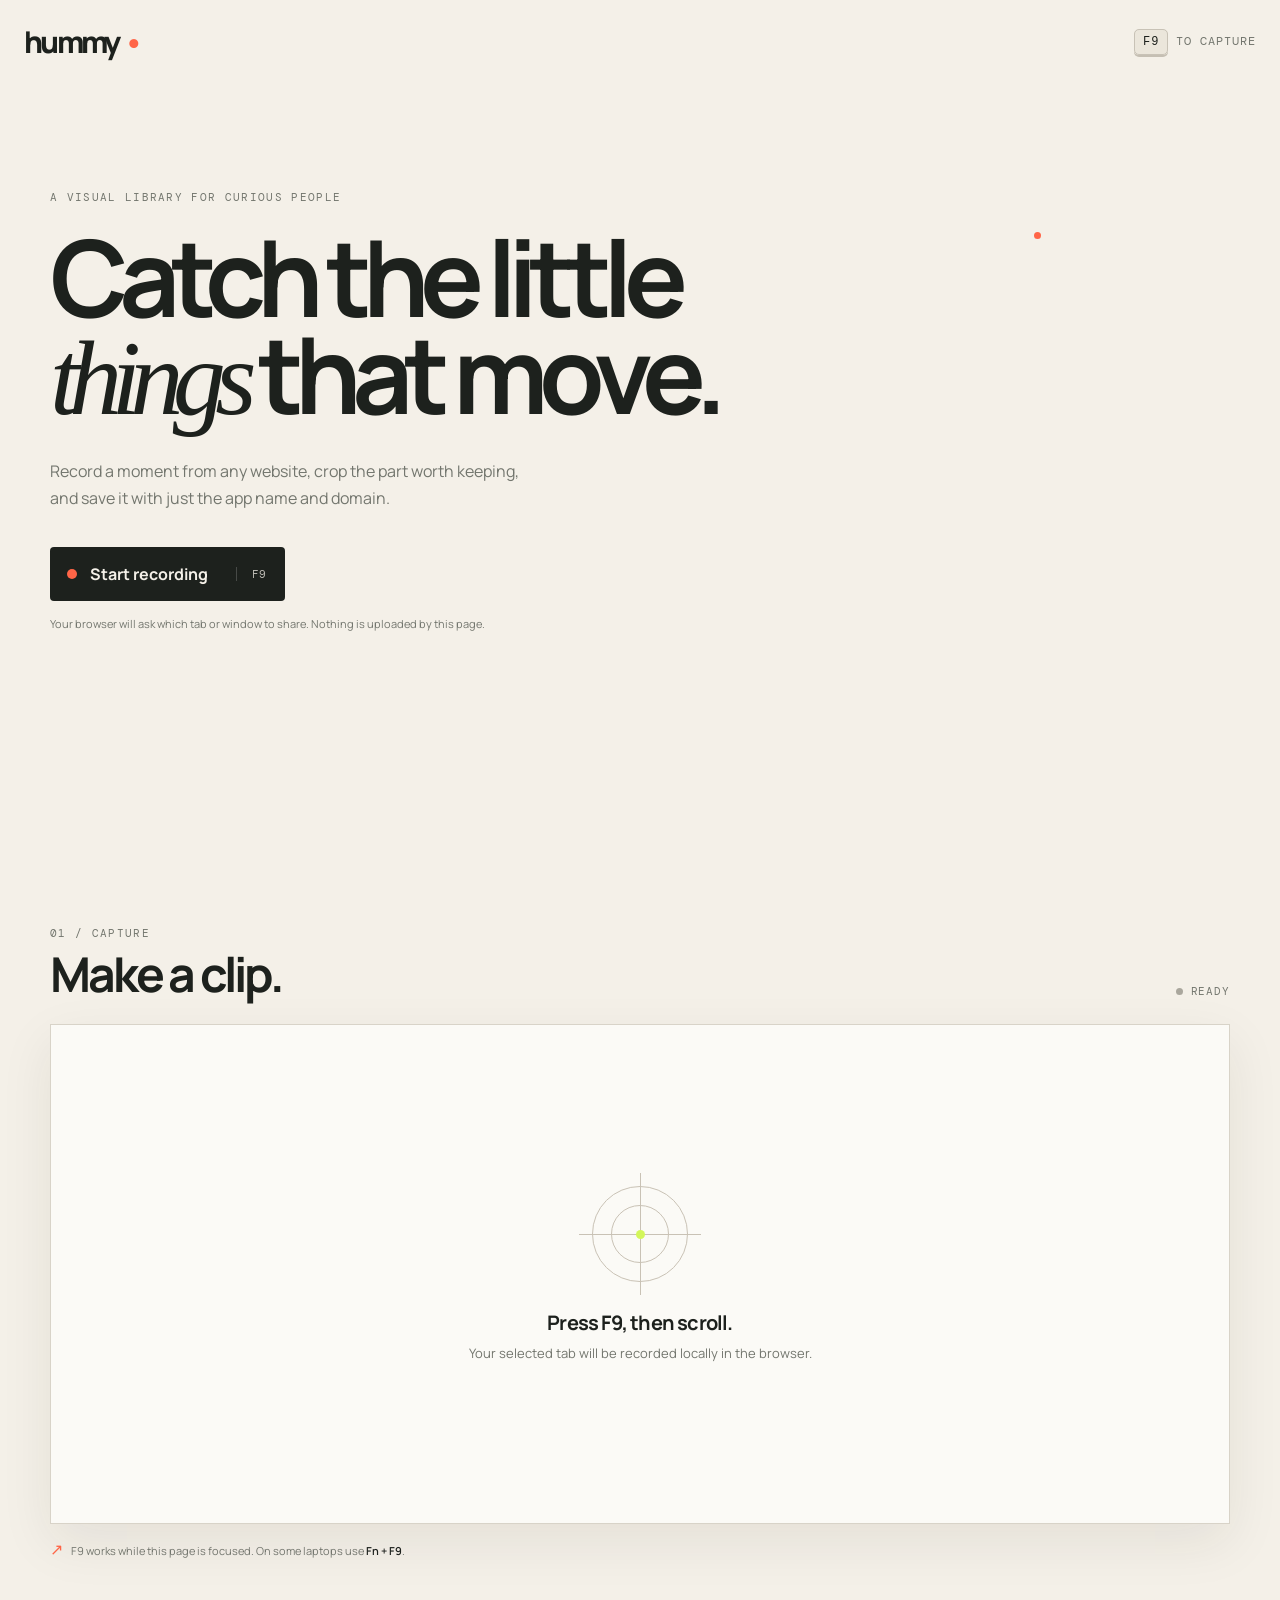
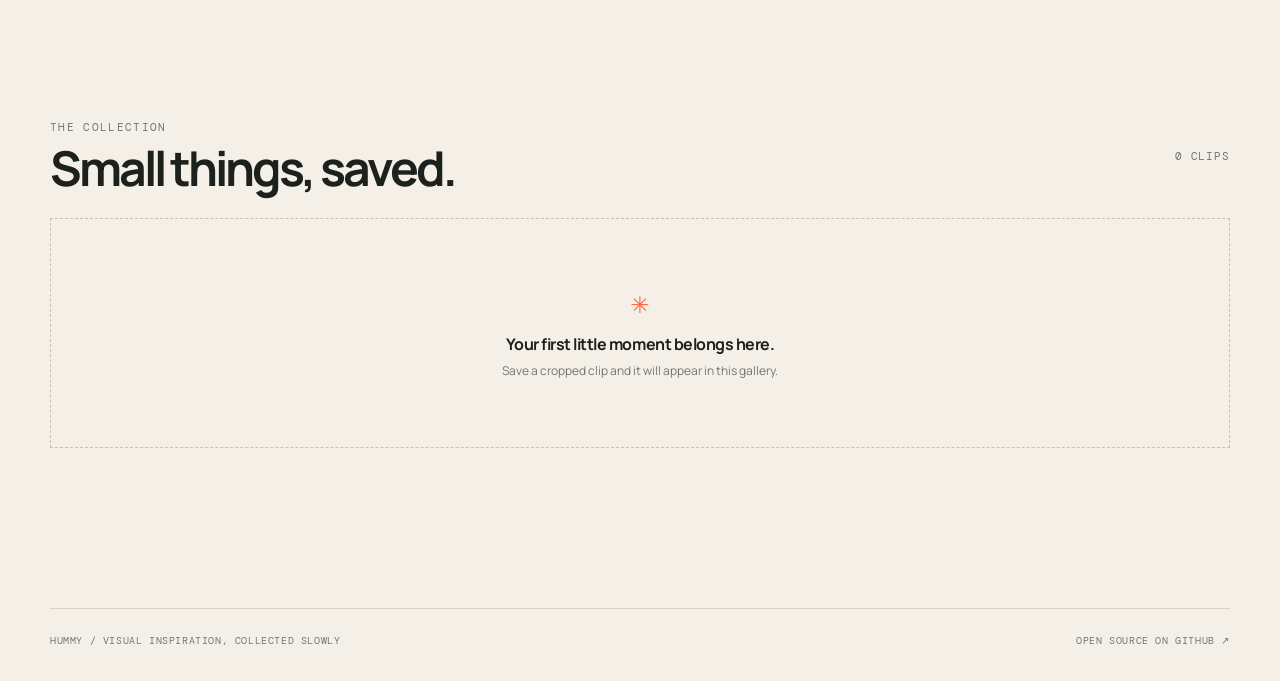
==== index.html @ 53bc928c "Build browser capture and crop gallery" ====
<!doctype html>
<html lang="en">
  <head>
    <meta charset="UTF-8" />
    <meta name="viewport" content="width=device-width, initial-scale=1" />
    <meta name="theme-color" content="#f4f0e8" />
    <meta name="description" content="Capture, crop, and collect interface inspiration." />
    <title>Hummy — interface inspiration recorder</title>
    <link rel="preconnect" href="https://fonts.googleapis.com" />
    <link rel="preconnect" href="https://fonts.gstatic.com" crossorigin />
    <link href="https://fonts.googleapis.com/css2?family=DM+Mono:wght@400;500&family=Manrope:wght@400;500;600;700;800&display=swap" rel="stylesheet" />
    <link rel="stylesheet" href="styles.css" />
  </head>
  <body>
    <header class="site-header">
      <a class="wordmark" href="#top" aria-label="Hummy home">hummy<span>•</span></a>
      <div class="header-note"><kbd>F9</kbd> to capture</div>
    </header>

    <main id="top">
      <section class="hero wrap">
        <div class="eyebrow">A visual library for curious people</div>
        <h1>Catch the little<br /><em>things</em> that move.</h1>
        <p class="hero-copy">Record a moment from any website, crop the part worth keeping, and save it with just the app name and domain.</p>
        <button class="record-button" id="recordButton" type="button">
          <span class="record-dot" aria-hidden="true"></span>
          <span id="recordButtonText">Start recording</span>
          <span class="button-key">F9</span>
        </button>
        <p class="permission-note">Your browser will ask which tab or window to share. Nothing is uploaded by this page.</p>
      </section>

      <section class="capture-section wrap" aria-labelledby="capture-title">
        <div class="section-heading">
          <div>
            <div class="eyebrow">01 / Capture</div>
            <h2 id="capture-title">Make a clip.</h2>
          </div>
          <div class="status-pill" id="statusPill"><span class="status-light"></span><span id="statusText">Ready</span></div>
        </div>
        <div class="recorder-card" id="recorderCard">
          <div class="idle-state" id="idleState">
            <div class="crosshair" aria-hidden="true"><span></span><i></i></div>
            <p class="idle-title">Press F9, then scroll.</p>
            <p class="idle-subtitle">Your selected tab will be recorded locally in the browser.</p>
          </div>
          <div class="recording-state hidden" id="recordingState">
            <div class="recording-indicator"><span></span> Recording</div>
            <div class="recording-timer" id="recordingTimer">00:00</div>
            <p>Scroll through the page. Press F9 again when you have the moment.</p>
          </div>
          <div class="preview-state hidden" id="previewState">
            <video id="rawPreview" controls playsinline></video>
            <div class="preview-footer"><span>Your raw capture</span><button class="text-button" id="discardButton" type="button">Discard</button></div>
          </div>
        </div>
        <div class="shortcut-tip"><span class="tip-icon">↗</span> F9 works while this page is focused. On some laptops use <strong>Fn + F9</strong>.</div>
      </section>

      <section class="editor-section wrap hidden" id="editorSection" aria-labelledby="editor-title">
        <div class="section-heading">
          <div>
            <div class="eyebrow">02 / Crop</div>
            <h2 id="editor-title">Keep the good part.</h2>
          </div>
          <button class="text-button" id="backToCaptureButton" type="button">← Record again</button>
        </div>
        <div class="editor-layout">
          <div class="editor-preview-card">
            <div class="editor-canvas-wrap" id="canvasWrap">
              <canvas id="editorCanvas" aria-label="Crop preview"></canvas>
              <div class="canvas-hint" id="canvasHint">Drag to select a crop</div>
            </div>
            <div class="timeline-row">
              <span class="timeline-label">Moment</span>
              <input id="timeline" type="range" min="0" max="1" step="0.01" value="0" aria-label="Preview timeline" />
              <span class="time-readout" id="timeReadout">00:00</span>
            </div>
            <div class="shape-tools" role="group" aria-label="Crop shape">
              <span class="tool-label">Shape</span>
              <button class="shape-button active" data-shape="rect" type="button">Rectangle</button>
              <button class="shape-button" data-shape="rounded" type="button">Rounded</button>
              <button class="shape-button" data-shape="ellipse" type="button">Ellipse</button>
              <button class="shape-button" data-shape="freeform" type="button">Freeform</button>
              <button class="text-button reset-button" id="resetCropButton" type="button">Reset</button>
            </div>
          </div>
          <aside class="details-card">
            <div class="eyebrow">Source</div>
            <h3>Give it a name.</h3>
            <p class="field-note">Only the app name and domain appear on the public card.</p>
            <form id="detailsForm">
              <label for="appName">App or website name</label>
              <input id="appName" name="appName" type="text" placeholder="e.g. Linear" maxlength="80" required />
              <label for="appDomain">Website domain</label>
              <input id="appDomain" name="appDomain" type="text" placeholder="e.g. linear.app" maxlength="120" required />
              <p class="domain-error hidden" id="domainError">Enter a domain like example.com.</p>
              <button class="primary-button" id="exportButton" type="submit">Crop and export <span>↗</span></button>
            </form>
            <p class="local-note"><span>⌁</span> Clips stay in this browser until you download or save them.</p>
          </aside>
        </div>
      </section>

      <section class="result-section wrap hidden" id="resultSection" aria-labelledby="result-title">
        <div class="section-heading">
          <div>
            <div class="eyebrow">03 / Save</div>
            <h2 id="result-title">That’s a keeper.</h2>
          </div>
          <button class="text-button" id="newCaptureButton" type="button">+ New capture</button>
        </div>
        <div class="result-layout">
          <div class="result-preview-card"><video id="croppedPreview" controls loop playsinline></video></div>
          <div class="result-details-card">
            <div class="result-meta"><span class="meta-kicker">Captured from</span><h3 id="resultName">—</h3><a id="resultDomain" href="#" target="_blank" rel="noreferrer">—</a></div>
            <div class="result-actions">
              <button class="primary-button" id="saveButton" type="button">Add to my gallery <span>＋</span></button>
              <button class="secondary-button" id="downloadButton" type="button">Download clip <span>↓</span></button>
              <button class="secondary-button" id="metadataButton" type="button">Download info <span>↓</span></button>
            </div>
            <p class="save-note" id="saveNote">Saved clips are available in this browser’s gallery.</p>
          </div>
        </div>
      </section>

      <section class="gallery-section wrap" id="gallery" aria-labelledby="gallery-title">
        <div class="section-heading gallery-heading">
          <div>
            <div class="eyebrow">The collection</div>
            <h2 id="gallery-title">Small things, saved.</h2>
          </div>
          <div class="gallery-count" id="galleryCount">0 clips</div>
        </div>
        <div class="gallery-grid" id="galleryGrid">
          <div class="empty-gallery" id="emptyGallery"><span>✳</span><p>Your first little moment belongs here.</p><small>Save a cropped clip and it will appear in this gallery.</small></div>
        </div>
      </section>
    </main>

    <footer class="site-footer wrap"><span>hummy / visual inspiration, collected slowly</span><a href="https://github.com/mahekparvez/hummy" target="_blank" rel="noreferrer">Open source on GitHub ↗</a></footer>
    <div class="toast" id="toast" role="status" aria-live="polite"></div>
    <script src="app.js"></script>
  </body>
</html>
---- styles.css ----
:root {
  --paper: #f4f0e8;
  --ink: #1d211d;
  --muted: #73766e;
  --line: #d8d3c8;
  --lime: #d3f65a;
  --orange: #ff6547;
  --blue: #7c91ff;
  --card: #fbfaf6;
  --shadow: 0 18px 50px rgba(38, 34, 24, .08);
  font-family: "Manrope", system-ui, sans-serif;
  color: var(--ink);
  background: var(--paper);
  font-synthesis: none;
}

* { box-sizing: border-box; }
html { scroll-behavior: smooth; }
body { margin: 0; min-width: 320px; background: var(--paper); }
button, input { font: inherit; }
button { cursor: pointer; }
a { color: inherit; }
.hidden { display: none !important; }
.wrap { width: min(1180px, calc(100% - 48px)); margin-inline: auto; }

.site-header { height: 82px; width: min(1320px, calc(100% - 48px)); margin: auto; display: flex; align-items: center; justify-content: space-between; }
.wordmark { text-decoration: none; font-weight: 800; letter-spacing: -.09em; font-size: 30px; }
.wordmark span { color: var(--orange); margin-left: 4px; letter-spacing: 0; }
.header-note { color: var(--muted); font: 12px "DM Mono", monospace; text-transform: uppercase; letter-spacing: .08em; }
kbd { padding: 5px 8px; border: 1px solid #c8c2b6; border-radius: 5px; color: var(--ink); background: #ebe6db; box-shadow: 0 2px 0 #c5bfb3; }

.hero { padding: 108px 0 135px; position: relative; }
.hero::after { content: ""; position: absolute; width: 210px; height: 210px; right: 7%; top: 88px; border: 1px solid #d9d2c3; border-radius: 50%; z-index: -1; }
.hero::before { content: ""; position: absolute; width: 7px; height: 7px; right: 16%; top: 150px; background: var(--orange); border-radius: 50%; }
.eyebrow { font: 11px "DM Mono", monospace; text-transform: uppercase; letter-spacing: .12em; color: var(--muted); }
h1 { font-size: clamp(57px, 8.3vw, 122px); line-height: .91; letter-spacing: -.085em; font-weight: 700; max-width: 820px; margin: 25px 0 32px; }
h1 em { font-family: Georgia, serif; font-weight: 400; letter-spacing: -.1em; }
.hero-copy { color: var(--muted); max-width: 470px; line-height: 1.65; font-size: 16px; margin: 0 0 36px; }
.record-button { display: inline-flex; align-items: center; gap: 13px; background: var(--ink); color: var(--paper); border: 0; padding: 16px 19px 16px 17px; border-radius: 4px; font-weight: 700; transition: transform .2s, background .2s; }
.record-button:hover { transform: translateY(-2px); background: #30352e; }
.record-button.is-recording { background: var(--orange); }
.record-dot { display: block; width: 10px; height: 10px; background: var(--orange); border-radius: 50%; }
.is-recording .record-dot { background: white; animation: blink 1s infinite; }
.button-key { margin-left: 15px; padding-left: 15px; border-left: 1px solid rgba(255,255,255,.25); font: 11px "DM Mono", monospace; opacity: .75; }
.permission-note { color: var(--muted); font-size: 11px; margin: 15px 0 0; }
@keyframes blink { 50% { opacity: .2; } }

section { margin-bottom: 160px; }
.section-heading { display: flex; align-items: end; justify-content: space-between; margin-bottom: 26px; }
h2 { font-size: clamp(31px, 4vw, 48px); letter-spacing: -.065em; margin: 10px 0 0; line-height: 1; }
.status-pill { display: flex; align-items: center; gap: 8px; color: var(--muted); font: 11px "DM Mono", monospace; text-transform: uppercase; letter-spacing: .08em; }
.status-light { width: 7px; height: 7px; border-radius: 50%; background: #aaa79d; }
.status-pill.live { color: var(--orange); }.status-pill.live .status-light { background: var(--orange); box-shadow: 0 0 0 4px rgba(255,101,71,.15); }
.recorder-card { min-height: 500px; border: 1px solid var(--line); background: var(--card); display: grid; place-items: center; box-shadow: var(--shadow); overflow: hidden; }
.idle-state { text-align: center; }.idle-title { margin: 27px 0 8px; font-size: 20px; font-weight: 700; letter-spacing: -.04em; }.idle-subtitle { margin: 0; color: var(--muted); font-size: 13px; }
.crosshair { width: 96px; height: 96px; margin: auto; border: 1px solid #c9c2b5; border-radius: 50%; position: relative; }.crosshair::before, .crosshair::after { content:""; position:absolute; background:#c9c2b5; }.crosshair::before { width: 1px; height: 130%; left: calc(50% - .5px); top: -15%; }.crosshair::after { width: 130%; height: 1px; top: calc(50% - .5px); left: -15%; }.crosshair span { position: absolute; width: 9px; height: 9px; background: var(--lime); border-radius:50%; left: calc(50% - 4px); top: calc(50% - 4px); z-index: 1; }.crosshair i { position:absolute; inset: 18px; border: 1px solid #c9c2b5; border-radius: 50%; }
.recording-state { text-align: center; }.recording-indicator { display: inline-flex; align-items: center; gap: 9px; color: var(--orange); font: 12px "DM Mono", monospace; text-transform: uppercase; letter-spacing: .11em; }.recording-indicator span { width: 9px; height: 9px; background: var(--orange); border-radius: 50%; animation: blink 1s infinite; }.recording-timer { font: 74px "DM Mono", monospace; letter-spacing: -.1em; margin: 18px 0 15px; }.recording-state p { color: var(--muted); font-size: 13px; }
.preview-state { width: 100%; align-self: stretch; display: flex; flex-direction: column; }.preview-state video { width: 100%; height: 450px; object-fit: contain; background: #20231f; }.preview-footer { padding: 15px 20px; display: flex; justify-content: space-between; align-items: center; color: var(--muted); font: 11px "DM Mono", monospace; text-transform: uppercase; letter-spacing: .08em; }
.shortcut-tip { margin-top: 14px; color: var(--muted); font-size: 11px; }.tip-icon { display: inline-block; margin-right: 6px; color: var(--orange); font-size: 16px; }.shortcut-tip strong { color: var(--ink); font-weight: 600; }

.text-button { border: 0; background: transparent; color: var(--muted); font: 11px "DM Mono", monospace; text-transform: uppercase; letter-spacing: .07em; padding: 8px 0; }.text-button:hover { color: var(--ink); }.reset-button { margin-left: auto; }
.editor-layout, .result-layout { display: grid; grid-template-columns: minmax(0, 1.55fr) minmax(280px, .75fr); gap: 20px; }.editor-preview-card, .details-card, .result-preview-card, .result-details-card { background: var(--card); border: 1px solid var(--line); }.editor-preview-card { padding: 20px; }.editor-canvas-wrap { background: #232620; position: relative; width: 100%; min-height: 330px; display: grid; place-items: center; overflow: hidden; }.editor-canvas-wrap canvas { display: block; width: 100%; height: auto; max-height: 550px; object-fit: contain; cursor: crosshair; }.canvas-hint { position: absolute; bottom: 14px; left: 50%; transform: translateX(-50%); color: white; background: rgba(0,0,0,.6); padding: 7px 10px; border-radius: 3px; font-size: 11px; pointer-events: none; opacity: .9; transition: opacity .3s; }.canvas-hint.gone { opacity: 0; }
.timeline-row { display: flex; align-items: center; gap: 12px; padding: 18px 0 13px; }.timeline-label, .time-readout, .tool-label { color: var(--muted); font: 10px "DM Mono", monospace; text-transform: uppercase; letter-spacing: .08em; white-space: nowrap; }.time-readout { min-width: 39px; text-align: right; }.timeline-row input { width: 100%; accent-color: var(--ink); }
.shape-tools { display: flex; align-items: center; gap: 8px; padding-top: 13px; border-top: 1px solid var(--line); }.shape-tools .tool-label { margin-right: 7px; }.shape-button { border: 1px solid var(--line); background: transparent; color: var(--muted); border-radius: 3px; padding: 8px 10px; font-size: 11px; }.shape-button:hover, .shape-button.active { color: var(--ink); border-color: var(--ink); background: #efebe2; }
.details-card { padding: 29px 27px; }.details-card h3 { margin: 12px 0 7px; font-size: 24px; letter-spacing: -.06em; }.field-note { color: var(--muted); font-size: 12px; line-height: 1.55; margin: 0 0 27px; }.details-card form { display: flex; flex-direction: column; }.details-card label { font: 10px "DM Mono", monospace; text-transform: uppercase; letter-spacing: .08em; margin: 0 0 8px; }.details-card input { border: 1px solid var(--line); background: #f7f4ed; border-radius: 3px; padding: 12px; color: var(--ink); outline: none; margin-bottom: 18px; }.details-card input:focus { border-color: var(--ink); box-shadow: 0 0 0 3px rgba(29,33,29,.08); }.domain-error { color: var(--orange); font-size: 11px; margin: -8px 0 13px; }.primary-button, .secondary-button { border: 0; display: flex; align-items: center; justify-content: space-between; gap: 18px; padding: 14px 15px; border-radius: 3px; font-weight: 700; font-size: 12px; }.primary-button { background: var(--lime); color: var(--ink); }.primary-button:hover { background: #c6e94d; }.primary-button span, .secondary-button span { font-size: 18px; line-height: 10px; }.local-note { border-top: 1px solid var(--line); color: var(--muted); font-size: 11px; line-height: 1.5; margin: 28px 0 0; padding-top: 18px; }.local-note span { color: var(--orange); font-size: 17px; vertical-align: -1px; margin-right: 4px; }

.result-preview-card { padding: 20px; background: #222620; }.result-preview-card video { width: 100%; display: block; max-height: 480px; }.result-details-card { padding: 30px; display: flex; flex-direction: column; justify-content: space-between; }.meta-kicker { color: var(--muted); font: 10px "DM Mono", monospace; text-transform: uppercase; letter-spacing: .1em; }.result-meta h3 { font-size: 30px; letter-spacing: -.07em; margin: 12px 0 5px; }.result-meta a { color: var(--muted); font: 12px "DM Mono", monospace; text-decoration: none; }.result-meta a:hover { color: var(--orange); }.result-actions { display: grid; gap: 9px; margin: 38px 0 22px; }.secondary-button { background: transparent; border: 1px solid var(--line); color: var(--ink); }.secondary-button:hover { background: #f0ece3; }.save-note { color: var(--muted); font-size: 11px; line-height: 1.5; margin: 0; }

.gallery-heading { align-items: center; }.gallery-count { color: var(--muted); font: 11px "DM Mono", monospace; text-transform: uppercase; letter-spacing: .08em; }.gallery-grid { display: grid; grid-template-columns: repeat(3, 1fr); gap: 18px; }.empty-gallery { grid-column: 1 / -1; border: 1px dashed #c7c0b4; min-height: 230px; display: grid; place-content: center; text-align: center; color: var(--muted); }.empty-gallery span { color: var(--orange); font-size: 23px; }.empty-gallery p { color: var(--ink); margin: 13px 0 7px; font-weight: 700; letter-spacing: -.03em; }.empty-gallery small { font-size: 12px; }.gallery-card { background: var(--card); border: 1px solid var(--line); overflow: hidden; position: relative; }.gallery-card video { width: 100%; aspect-ratio: 1.35; display: block; object-fit: contain; background: #252923; }.gallery-card-info { padding: 16px 17px 17px; }.gallery-card-info h3 { margin: 0 0 5px; font-size: 17px; letter-spacing: -.045em; }.gallery-card-info a { color: var(--muted); font: 10px "DM Mono", monospace; text-decoration: none; }.gallery-card-info a:hover { color: var(--orange); }.delete-card { position: absolute; top: 10px; right: 10px; border: 0; background: rgba(29,33,29,.75); color: white; width: 25px; height: 25px; border-radius: 50%; opacity: 0; transition: opacity .2s; }.gallery-card:hover .delete-card, .delete-card:focus { opacity: 1; }
.site-footer { border-top: 1px solid var(--line); display: flex; justify-content: space-between; padding: 25px 0 34px; color: var(--muted); font: 10px "DM Mono", monospace; text-transform: uppercase; letter-spacing: .06em; }.site-footer a { text-decoration: none; }.site-footer a:hover { color: var(--ink); }
.toast { position: fixed; bottom: 25px; left: 50%; transform: translate(-50%, 20px); background: var(--ink); color: white; padding: 12px 16px; font-size: 12px; border-radius: 3px; opacity: 0; pointer-events: none; transition: opacity .2s, transform .2s; z-index: 10; }.toast.show { opacity: 1; transform: translate(-50%, 0); }

@media (max-width: 800px) { .wrap { width: min(100% - 30px, 600px); }.site-header { width: calc(100% - 30px); height: 67px; }.hero { padding: 75px 0 95px; }.hero::after { right: 0; top: 50px; width: 150px; height: 150px; } section { margin-bottom: 110px; }.recorder-card { min-height: 360px; }.preview-state video { height: 300px; }.editor-layout, .result-layout { grid-template-columns: 1fr; }.gallery-grid { grid-template-columns: repeat(2, 1fr); }.shape-tools { flex-wrap: wrap; }.details-card { padding: 25px 20px; }.site-footer { flex-direction: column; gap: 13px; } }
@media (max-width: 470px) { .header-note { font-size: 9px; }.hero { padding-top: 58px; }.hero-copy { font-size: 14px; }.gallery-grid { grid-template-columns: 1fr; }.section-heading { align-items: flex-start; gap: 18px; flex-direction: column; }.gallery-heading { flex-direction: row; align-items: center; }.result-details-card { padding: 23px; }.editor-canvas-wrap { min-height: 210px; } }
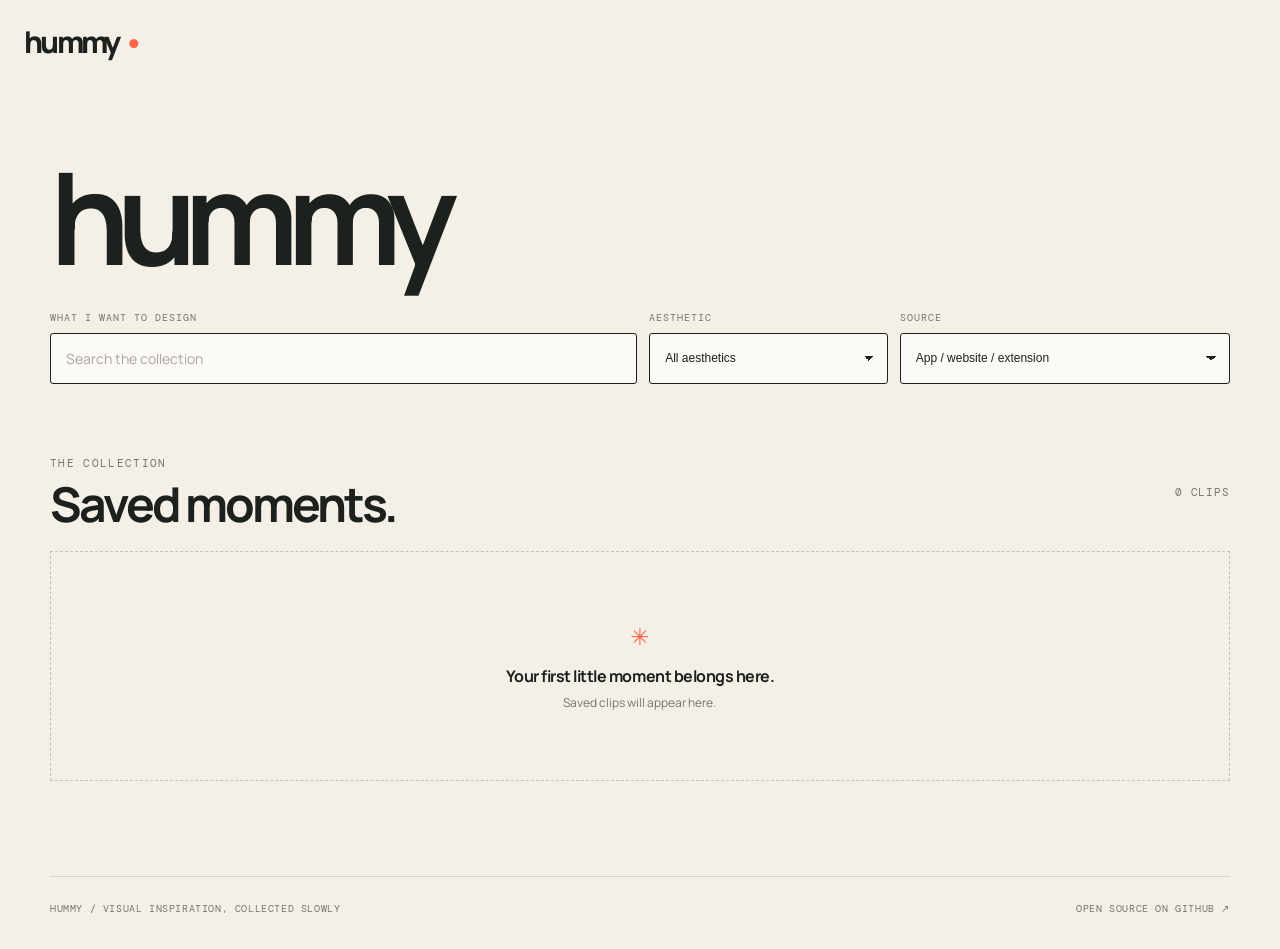
==== commit 5503c0ca: "Simplify Hummy and add global F9 capture" ====
--- a/index.html
+++ b/index.html
@@ -14,53 +14,65 @@
   <body>
     <header class="site-header">
       <a class="wordmark" href="#top" aria-label="Hummy home">hummy<span>•</span></a>
-      <div class="header-note"><kbd>F9</kbd> to capture</div>
     </header>
 
     <main id="top">
-      <section class="hero wrap">
-        <div class="eyebrow">A visual library for curious people</div>
-        <h1>Catch the little<br /><em>things</em> that move.</h1>
-        <p class="hero-copy">Record a moment from any website, crop the part worth keeping, and save it with just the app name and domain.</p>
-        <button class="record-button" id="recordButton" type="button">
-          <span class="record-dot" aria-hidden="true"></span>
-          <span id="recordButtonText">Start recording</span>
-          <span class="button-key">F9</span>
-        </button>
-        <p class="permission-note">Your browser will ask which tab or window to share. Nothing is uploaded by this page.</p>
+      <section class="collection-intro wrap" aria-labelledby="collection-title">
+        <h1 id="collection-title">hummy</h1>
+        <div class="collection-controls">
+          <label class="design-prompt">
+            <span>What I want to design</span>
+            <input id="designQuery" type="search" placeholder="Search the collection" autocomplete="off" />
+          </label>
+          <label class="select-control">
+            <span>Aesthetic</span>
+            <select id="aestheticFilter">
+              <option value="all">All aesthetics</option>
+              <option value="minimal">Minimal</option>
+              <option value="playful">Playful</option>
+              <option value="editorial">Editorial</option>
+              <option value="futuristic">Futuristic</option>
+              <option value="tactile">Tactile</option>
+            </select>
+          </label>
+          <label class="select-control">
+            <span>Source</span>
+            <select id="sourceFilter">
+              <option value="all">App / website / extension</option>
+              <option value="app">App</option>
+              <option value="website">Website</option>
+              <option value="extension">Chrome extension</option>
+            </select>
+          </label>
+        </div>
       </section>
 
-      <section class="capture-section wrap" aria-labelledby="capture-title">
+      <section class="capture-section wrap hidden" aria-labelledby="capture-title">
+        <button class="record-button visually-hidden" id="recordButton" type="button"><span id="recordButtonText">Start recording</span></button>
         <div class="section-heading">
           <div>
-            <div class="eyebrow">01 / Capture</div>
+            <div class="eyebrow">Capture</div>
             <h2 id="capture-title">Make a clip.</h2>
           </div>
           <div class="status-pill" id="statusPill"><span class="status-light"></span><span id="statusText">Ready</span></div>
         </div>
         <div class="recorder-card" id="recorderCard">
-          <div class="idle-state" id="idleState">
-            <div class="crosshair" aria-hidden="true"><span></span><i></i></div>
-            <p class="idle-title">Press F9, then scroll.</p>
-            <p class="idle-subtitle">Your selected tab will be recorded locally in the browser.</p>
-          </div>
+          <div class="idle-state" id="idleState"></div>
           <div class="recording-state hidden" id="recordingState">
             <div class="recording-indicator"><span></span> Recording</div>
             <div class="recording-timer" id="recordingTimer">00:00</div>
-            <p>Scroll through the page. Press F9 again when you have the moment.</p>
           </div>
           <div class="preview-state hidden" id="previewState">
             <video id="rawPreview" controls playsinline></video>
             <div class="preview-footer"><span>Your raw capture</span><button class="text-button" id="discardButton" type="button">Discard</button></div>
           </div>
         </div>
-        <div class="shortcut-tip"><span class="tip-icon">↗</span> F9 works while this page is focused. On some laptops use <strong>Fn + F9</strong>.</div>
       </section>
 
       <section class="editor-section wrap hidden" id="editorSection" aria-labelledby="editor-title">
         <div class="section-heading">
           <div>
-            <div class="eyebrow">02 / Crop</div>
+            <div class="eyebrow">Crop</div>
             <h2 id="editor-title">Keep the good part.</h2>
           </div>
           <button class="text-button" id="backToCaptureButton" type="button">← Record again</button>
@@ -88,7 +100,7 @@
           <aside class="details-card">
             <div class="eyebrow">Source</div>
             <h3>Give it a name.</h3>
-            <p class="field-note">Only the app name and domain appear on the public card.</p>
+            <p class="field-note">Only the app name and domain appear on the card.</p>
             <form id="detailsForm">
               <label for="appName">App or website name</label>
               <input id="appName" name="appName" type="text" placeholder="e.g. Linear" maxlength="80" required />
@@ -97,7 +109,6 @@
               <p class="domain-error hidden" id="domainError">Enter a domain like example.com.</p>
               <button class="primary-button" id="exportButton" type="submit">Crop and export <span>↗</span></button>
             </form>
-            <p class="local-note"><span>⌁</span> Clips stay in this browser until you download or save them.</p>
           </aside>
         </div>
       </section>
@@ -105,7 +116,7 @@
       <section class="result-section wrap hidden" id="resultSection" aria-labelledby="result-title">
         <div class="section-heading">
           <div>
-            <div class="eyebrow">03 / Save</div>
+            <div class="eyebrow">Save</div>
             <h2 id="result-title">That’s a keeper.</h2>
           </div>
           <button class="text-button" id="newCaptureButton" type="button">+ New capture</button>
@@ -128,12 +139,12 @@
         <div class="section-heading gallery-heading">
           <div>
             <div class="eyebrow">The collection</div>
-            <h2 id="gallery-title">Small things, saved.</h2>
+            <h2 id="gallery-title">Saved moments.</h2>
           </div>
           <div class="gallery-count" id="galleryCount">0 clips</div>
         </div>
         <div class="gallery-grid" id="galleryGrid">
-          <div class="empty-gallery" id="emptyGallery"><span>✳</span><p>Your first little moment belongs here.</p><small>Save a cropped clip and it will appear in this gallery.</small></div>
+          <div class="empty-gallery" id="emptyGallery"><span>✳</span><p>Your first little moment belongs here.</p><small>Saved clips will appear here.</small></div>
         </div>
       </section>
     </main>
@@ -143,3 +154,5 @@
     <script src="app.js"></script>
   </body>
 </html>
+
+
--- a/styles.css
+++ b/styles.css
@@ -72,3 +72,18 @@
 
 @media (max-width: 800px) { .wrap { width: min(100% - 30px, 600px); }.site-header { width: calc(100% - 30px); height: 67px; }.hero { padding: 75px 0 95px; }.hero::after { right: 0; top: 50px; width: 150px; height: 150px; } section { margin-bottom: 110px; }.recorder-card { min-height: 360px; }.preview-state video { height: 300px; }.editor-layout, .result-layout { grid-template-columns: 1fr; }.gallery-grid { grid-template-columns: repeat(2, 1fr); }.shape-tools { flex-wrap: wrap; }.details-card { padding: 25px 20px; }.site-footer { flex-direction: column; gap: 13px; } }
 @media (max-width: 470px) { .header-note { font-size: 9px; }.hero { padding-top: 58px; }.hero-copy { font-size: 14px; }.gallery-grid { grid-template-columns: 1fr; }.section-heading { align-items: flex-start; gap: 18px; flex-direction: column; }.gallery-heading { flex-direction: row; align-items: center; }.result-details-card { padding: 23px; }.editor-canvas-wrap { min-height: 210px; } }
+.collection-intro { padding: 82px 0 72px; margin-bottom: 0; }
+.collection-intro h1 { font-size: clamp(64px, 10vw, 132px); line-height: .82; letter-spacing: -.1em; margin: 0 0 42px; }
+.collection-controls { display: grid; grid-template-columns: minmax(280px, 1.6fr) minmax(160px, .65fr) minmax(210px, .9fr); gap: 12px; align-items: end; }
+.design-prompt, .select-control { display: flex; flex-direction: column; gap: 9px; }
+.design-prompt span, .select-control span { color: var(--muted); font: 10px "DM Mono", monospace; letter-spacing: .1em; text-transform: uppercase; }
+.design-prompt input, .select-control select { width: 100%; height: 51px; border: 1px solid var(--ink); border-radius: 3px; background: var(--card); color: var(--ink); padding: 0 15px; outline: none; }
+.design-prompt input { font-size: 14px; }
+.design-prompt input::placeholder { color: #aaa69c; }
+.design-prompt input:focus, .select-control select:focus { box-shadow: 0 0 0 3px rgba(29,33,29,.1); }
+.select-control select { appearance: none; background-image: linear-gradient(45deg, transparent 50%, var(--ink) 50%), linear-gradient(135deg, var(--ink) 50%, transparent 50%); background-position: calc(100% - 18px) 22px, calc(100% - 13px) 22px; background-size: 5px 5px, 5px 5px; background-repeat: no-repeat; cursor: pointer; font-size: 12px; }
+.visually-hidden { position: absolute !important; width: 1px !important; height: 1px !important; padding: 0 !important; margin: -1px !important; overflow: hidden !important; clip: rect(0, 0, 0, 0) !important; white-space: nowrap !important; border: 0 !important; }
+.gallery-section { margin-bottom: 95px; }
+.gallery-heading { margin-bottom: 23px; }
+@media (max-width: 800px) { .collection-intro { padding: 58px 0 55px; }.collection-controls { grid-template-columns: 1fr 1fr; }.design-prompt { grid-column: 1 / -1; } }
+@media (max-width: 470px) { .collection-controls { grid-template-columns: 1fr; }.design-prompt { grid-column: auto; }.collection-intro h1 { margin-bottom: 32px; } }
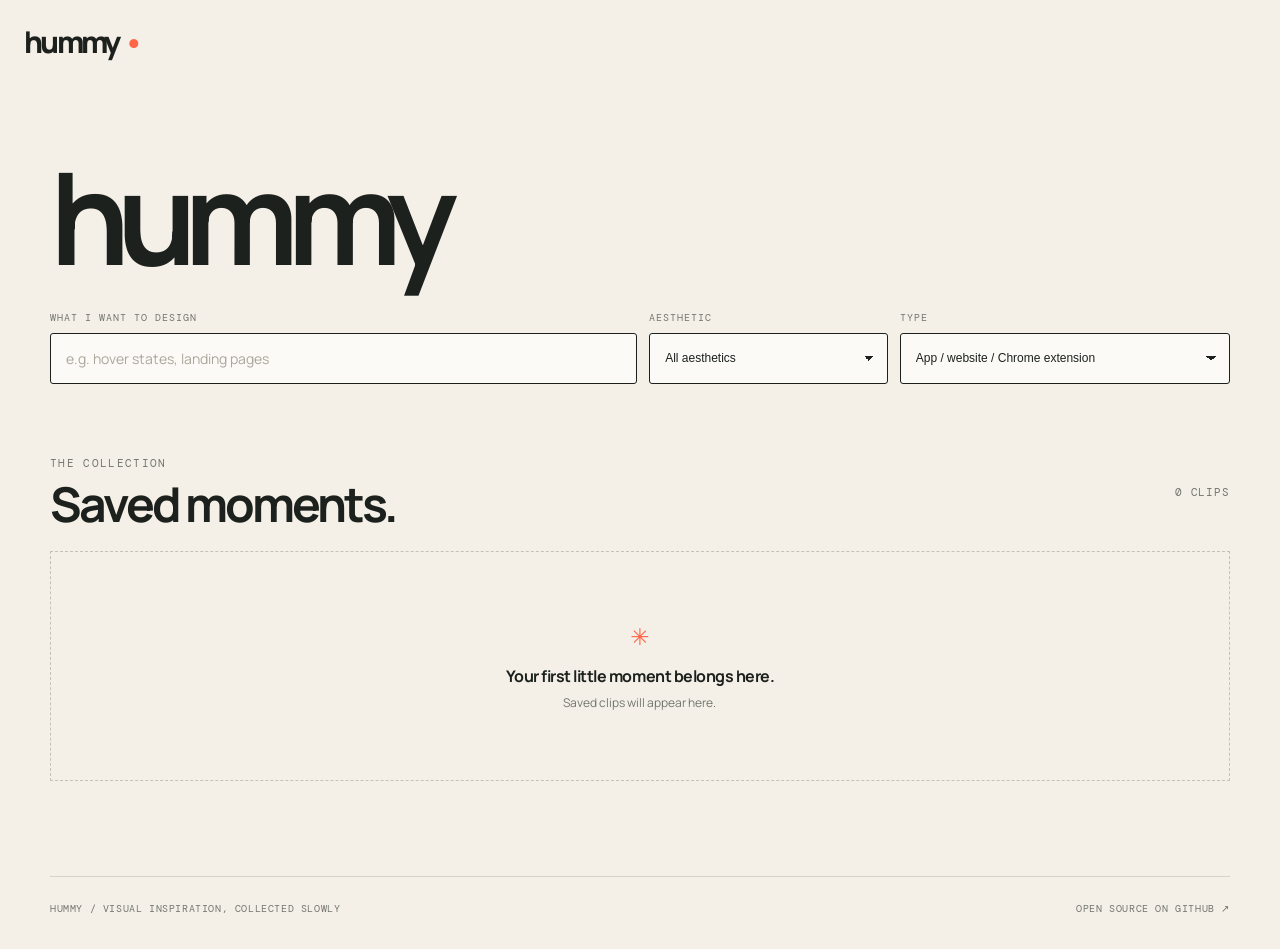
==== commit bae60c30: "Use source type as a design category" ====
--- a/index.html
+++ b/index.html
@@ -22,7 +22,7 @@
         <div class="collection-controls">
           <label class="design-prompt">
             <span>What I want to design</span>
-            <input id="designQuery" type="search" placeholder="Search the collection" autocomplete="off" />
+            <input id="designQuery" type="search" placeholder="e.g. hover states, landing pages" autocomplete="off" />
           </label>
           <label class="select-control">
             <span>Aesthetic</span>
@@ -36,9 +36,9 @@
             </select>
           </label>
           <label class="select-control">
-            <span>Source</span>
+            <span>Type</span>
             <select id="sourceFilter">
-              <option value="all">App / website / extension</option>
+              <option value="all">App / website / Chrome extension</option>
               <option value="app">App</option>
               <option value="website">Website</option>
               <option value="extension">Chrome extension</option>
